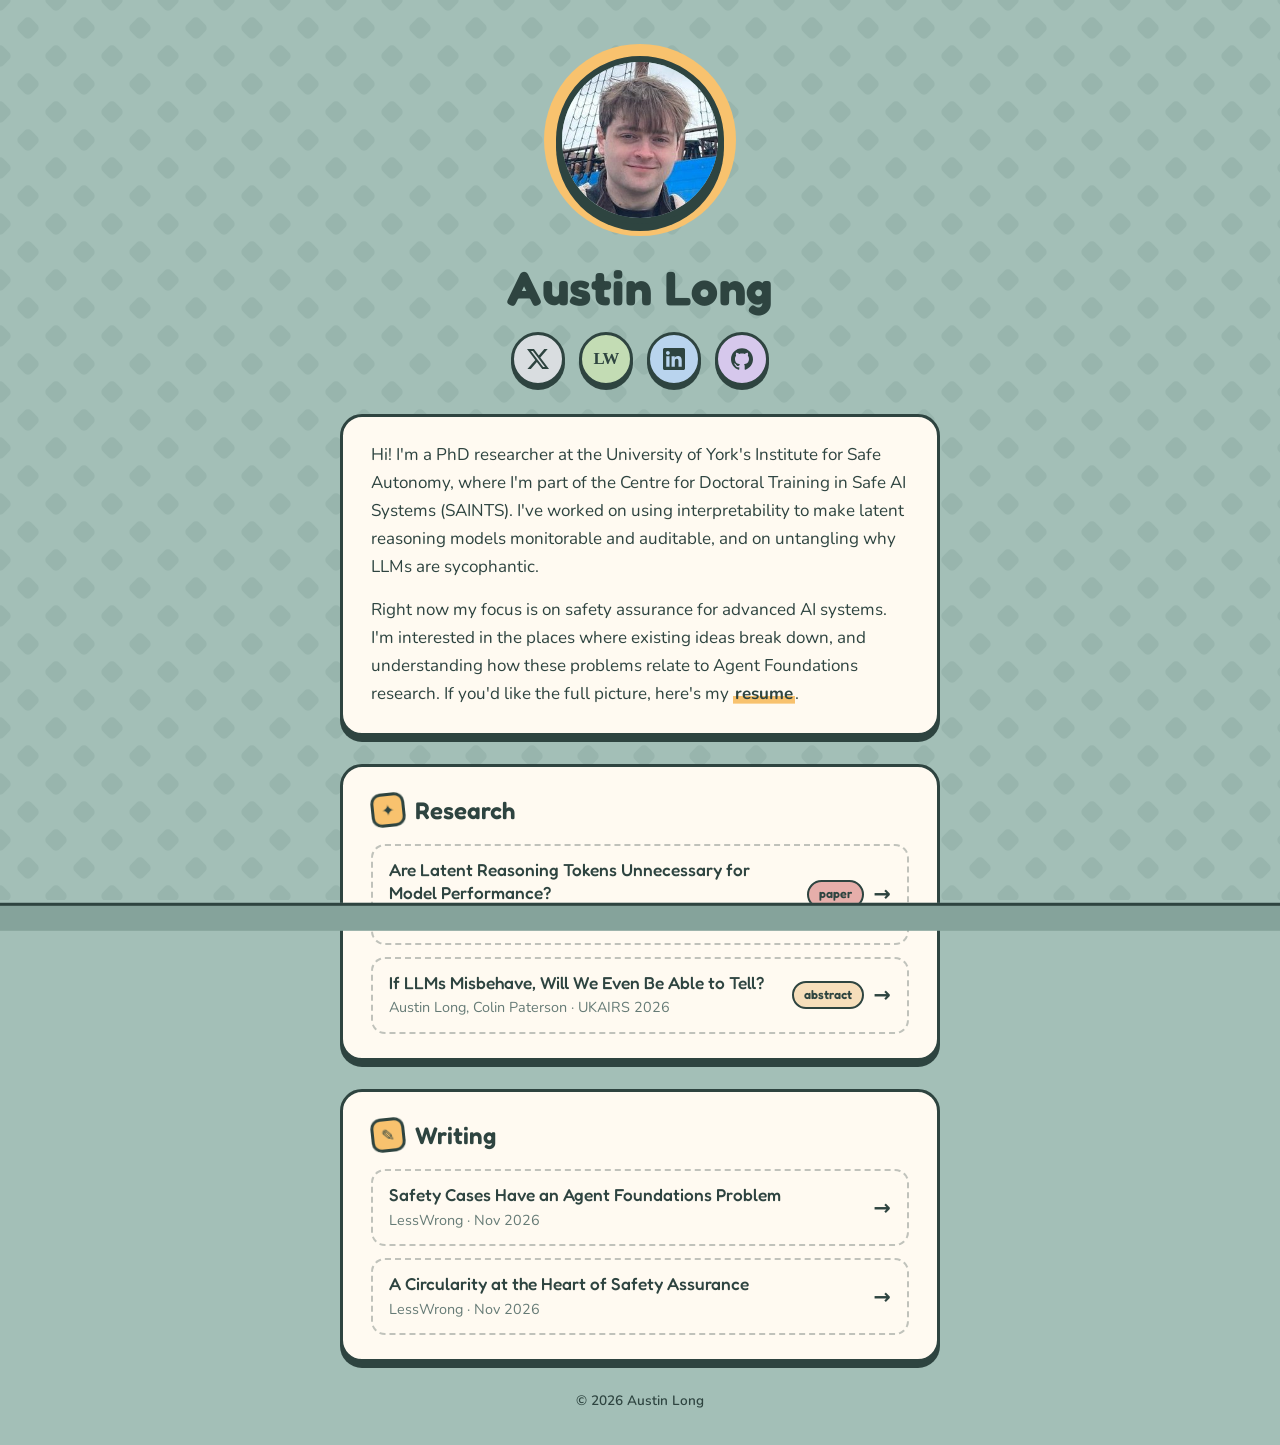
==== index.html @ 7f9377a5 "Add personal website Single-page site with profile picture, social links, bio with resume link, and " ====
<!DOCTYPE html>
<html lang="en">
<head>
  <meta charset="UTF-8">
  <meta name="viewport" content="width=device-width, initial-scale=1.0">
  <title>Austin Long</title>
  <meta name="description" content="Austin Long — PhD researcher in safe AI systems at the University of York.">
  <link rel="icon" href="profile-picture.jpg">
  <link rel="preconnect" href="https://fonts.googleapis.com">
  <link rel="preconnect" href="https://fonts.gstatic.com" crossorigin>
  <link href="https://fonts.googleapis.com/css2?family=Fredoka:wght@500;600;700&family=Nunito:wght@400;600;700&display=swap" rel="stylesheet">
  <link rel="stylesheet" href="style.css">
</head>
<body>
  <main class="page">

    <!-- ===== Header: picture, name, socials ===== -->
    <header class="hero">
      <button class="avatar-btn" type="button" id="avatar-btn" aria-label="Photo of Austin Long">
        <img class="avatar" src="profile-picture.jpg" alt="" width="250" height="250">
      </button>
      <h1 class="name">Austin Long</h1>

      <nav class="socials" aria-label="Social links">
        <a class="social social--x" href="https://x.com/AustinLongDev" target="_blank" rel="noopener" aria-label="X (Twitter)" title="X">
          <svg viewBox="0 0 24 24" aria-hidden="true"><path d="M18.901 1.153h3.68l-8.04 9.19L24 22.846h-7.406l-5.8-7.584-6.638 7.584H.474l8.6-9.83L0 1.154h7.594l5.243 6.932ZM17.61 20.644h2.039L6.486 3.24H4.298Z"/></svg>
        </a>
        <a class="social social--lw" href="https://www.lesswrong.com/users/austin-long" target="_blank" rel="noopener" aria-label="LessWrong" title="LessWrong">
          <span class="lw-mark" aria-hidden="true">LW</span>
        </a>
        <a class="social social--linkedin" href="https://www.linkedin.com/in/austin-long-90166a1b1/" target="_blank" rel="noopener" aria-label="LinkedIn" title="LinkedIn">
          <svg viewBox="0 0 24 24" aria-hidden="true"><path d="M20.447 20.452h-3.554v-5.569c0-1.328-.027-3.037-1.852-3.037-1.853 0-2.136 1.445-2.136 2.939v5.667H9.351V9h3.414v1.561h.046c.477-.9 1.637-1.85 3.37-1.85 3.601 0 4.267 2.37 4.267 5.455v6.286zM5.337 7.433c-1.144 0-2.063-.926-2.063-2.065 0-1.138.92-2.063 2.063-2.063 1.14 0 2.064.925 2.064 2.063 0 1.139-.925 2.065-2.064 2.065zm1.782 13.019H3.555V9h3.564v11.452zM22.225 0H1.771C.792 0 0 .774 0 1.729v20.542C0 23.227.792 24 1.771 24h20.451C23.2 24 24 23.227 24 22.271V1.729C24 .774 23.2 0 22.222 0h.003z"/></svg>
        </a>
        <a class="social social--github" href="https://github.com/Aauustiin" target="_blank" rel="noopener" aria-label="GitHub" title="GitHub">
          <svg viewBox="0 0 24 24" aria-hidden="true"><path d="M12 .297c-6.63 0-12 5.373-12 12 0 5.303 3.438 9.8 8.205 11.385.6.113.82-.258.82-.577 0-.285-.01-1.04-.015-2.04-3.338.724-4.042-1.61-4.042-1.61C4.422 18.07 3.633 17.7 3.633 17.7c-1.087-.744.084-.729.084-.729 1.205.084 1.838 1.236 1.838 1.236 1.07 1.835 2.809 1.305 3.495.998.108-.776.417-1.305.76-1.605-2.665-.3-5.466-1.332-5.466-5.93 0-1.31.465-2.38 1.235-3.22-.135-.303-.54-1.523.105-3.176 0 0 1.005-.322 3.3 1.23.96-.267 1.98-.399 3-.405 1.02.006 2.04.138 3 .405 2.28-1.552 3.285-1.23 3.285-1.23.645 1.653.24 2.873.12 3.176.765.84 1.23 1.91 1.23 3.22 0 4.61-2.805 5.625-5.475 5.92.42.36.81 1.096.81 2.22 0 1.606-.015 2.896-.015 3.286 0 .315.21.69.825.57C20.565 22.092 24 17.592 24 12.297c0-6.627-5.373-12-12-12"/></svg>
        </a>
      </nav>
    </header>

    <!-- ===== Bio ===== -->
    <section class="card card--bio" aria-label="About me">
      <p>
        Hi! I'm a PhD researcher at the University of York's Institute for Safe Autonomy,
        where I'm part of the Centre for Doctoral Training in Safe AI Systems (SAINTS).
        I've worked on using interpretability to make latent reasoning models monitorable and auditable,
        and on untangling why LLMs are sycophantic.
      </p>
      <p>
        Right now my focus is on safety assurance for advanced AI systems. I'm interested in the places
        where existing ideas break down, and understanding how these problems relate to Agent Foundations
        research. If you'd like the full picture, here's my
        <a href="CV.pdf" target="_blank" rel="noopener">resume</a>.
      </p>
    </section>

    <!-- ===== Research ===== -->
    <section class="card card--section card--research">
      <h2 class="section-title"><span class="section-badge" aria-hidden="true">✦</span>Research</h2>
      <ul class="entries">
        <li>
          <a class="entry entry--link" href="Are_Latent_Reasoning_Tokens_Unnecessary_for_Model_Performance.pdf" target="_blank" rel="noopener">
            <div class="entry-main">
              <h3 class="entry-title">Are Latent Reasoning Tokens Unnecessary for Model Performance?</h3>
              <p class="entry-meta">Austin Long, Colin Paterson, Jing Xu · BlackboxNLP 2026</p>
            </div>
            <span class="chip">paper</span>
            <span class="entry-arrow" aria-hidden="true">→</span>
          </a>
        </li>
        <li>
          <a class="entry entry--link" href="If_LLMs_Misbehave__Will_We_Even_Be_Able_To_Tell.pdf" target="_blank" rel="noopener">
            <div class="entry-main">
              <h3 class="entry-title">If LLMs Misbehave, Will We Even Be Able to Tell?</h3>
              <p class="entry-meta">Austin Long, Colin Paterson · UKAIRS 2026</p>
            </div>
            <span class="chip chip--abstract">abstract</span>
            <span class="entry-arrow" aria-hidden="true">→</span>
          </a>
        </li>
      </ul>
    </section>

    <!-- ===== Writing ===== -->
    <section class="card card--section card--writing">
      <h2 class="section-title"><span class="section-badge" aria-hidden="true">✎</span>Writing</h2>
      <ul class="entries">
        <li>
          <a class="entry entry--link" href="https://www.lesswrong.com/posts/jfJR3LSgXP3TxfFB4/safety-cases-have-an-agent-foundations-problem" target="_blank" rel="noopener">
            <div class="entry-main">
              <h3 class="entry-title">Safety Cases Have an Agent Foundations Problem</h3>
              <p class="entry-meta">LessWrong · Nov 2026</p>
            </div>
            <span class="entry-arrow" aria-hidden="true">→</span>
          </a>
        </li>
        <li>
          <a class="entry entry--link" href="https://www.lesswrong.com/posts/HrftJvbRpNaAFeB2Q/a-circularity-at-the-heart-of-safety-assurance" target="_blank" rel="noopener">
            <div class="entry-main">
              <h3 class="entry-title">A Circularity at the Heart of Safety Assurance</h3>
              <p class="entry-meta">LessWrong · Nov 2026</p>
            </div>
            <span class="entry-arrow" aria-hidden="true">→</span>
          </a>
        </li>
      </ul>
    </section>

    <footer class="footer">
      <p>© 2026 Austin Long</p>
    </footer>
  </main>

  <!-- Easter egg: the runner from Cityscape Sprint. Click the profile picture! -->
  <div class="runway" id="runway" aria-hidden="true">
    <div class="runner">
      <svg viewBox="0 0 6 7" shape-rendering="crispEdges">
      <!-- head + cap -->
      <rect x="1" y="0" width="5" height="1" fill="#c97a78"/>
      <rect x="1" y="1" width="2" height="1" fill="#c97a78"/>
      <rect x="1" y="2" width="1" height="2" fill="#c97a78"/>
      <rect x="3" y="1" width="2" height="1" fill="#cdb8b1"/>
      <rect x="2" y="2" width="3" height="2" fill="#cdb8b1"/>
      <!-- legs, frame A (stride) -->
      <g class="runner-frame runner-frame--a">
        <rect x="0" y="5" width="2" height="1" fill="#cdb8b1"/>
        <rect x="0" y="6" width="1" height="1" fill="#cdb8b1"/>
        <rect x="4" y="5" width="1" height="1" fill="#c97a78"/>
        <rect x="4" y="6" width="2" height="1" fill="#c97a78"/>
      </g>
      <!-- legs, frame B (passing) -->
      <g class="runner-frame runner-frame--b">
        <rect x="2" y="5" width="1" height="2" fill="#cdb8b1"/>
        <rect x="3" y="5" width="1" height="1" fill="#c97a78"/>
        <rect x="3" y="6" width="2" height="1" fill="#c97a78"/>
      </g>
      </svg>
    </div>
  </div>

  <script>
    const avatarBtn = document.getElementById("avatar-btn");
    const runway = document.getElementById("runway");
    avatarBtn.addEventListener("click", () => {
      runway.classList.add("is-running");
    });
    runway.addEventListener("animationend", (e) => {
      if (e.animationName === "runway") runway.classList.remove("is-running");
    });
  </script>
</body>
</html>
---- style.css ----
/* =========================================================
   Palette & tokens — tweak these to re-theme the whole site
   ========================================================= */
:root {
  /* Palette borrowed from Cityscape Sprint 🏙️ */
  --ink: #2e4440;          /* outlines & text: deep sage-slate */
  --ink-soft: #667b76;     /* secondary text */
  --bg: #a3bfb7;           /* rooftop sage */
  --bg-diamond: #98b5ad;   /* diamonds in the background pattern */
  --paper: #fffaf1;        /* card fill */

  --sage: #a8c3bb;         /* rooftops */
  --orange: #f8c26e;       /* score counter & coins */
  --rose: #e6aeaa;         /* the little red runner */
  --peach: #f6debb;        /* lit windows */
  --mist: #d6dad0;         /* unlit windows */

  --outline: 3px;
  --radius: 22px;
  --pop: 0 6px 0 var(--ink);   /* chunky "cartoon" drop shadow */

  --font-display: "Fredoka", "Nunito", system-ui, sans-serif;
  --font-body: "Nunito", system-ui, sans-serif;
}

*,
*::before,
*::after { box-sizing: border-box; }

html { -webkit-text-size-adjust: 100%; }

body {
  margin: 0;
  min-height: 100vh;
  color: var(--ink);
  background-color: var(--bg);
  font-family: var(--font-body);
  font-size: 1.0625rem;
  line-height: 1.65;
}

/* ---------- Background: drifting field of rounded diamonds ---------- */
body::before {
  content: "";
  position: fixed;
  inset: 0;
  z-index: -1;
  background-image: url("data:image/svg+xml,%3Csvg xmlns='http://www.w3.org/2000/svg' width='56' height='56' viewBox='0 0 56 56'%3E%3Cg fill='%2398b5ad'%3E%3Crect x='19' y='19' width='18' height='18' rx='5' transform='rotate(45 28 28)'/%3E%3Crect x='-9' y='-9' width='18' height='18' rx='5' transform='rotate(45 0 0)'/%3E%3Crect x='47' y='-9' width='18' height='18' rx='5' transform='rotate(45 56 0)'/%3E%3Crect x='-9' y='47' width='18' height='18' rx='5' transform='rotate(45 0 56)'/%3E%3Crect x='47' y='47' width='18' height='18' rx='5' transform='rotate(45 56 56)'/%3E%3C/g%3E%3C/svg%3E");
  background-size: 56px 56px;
  animation: drift 7s linear infinite;
}

@keyframes drift {
  from { background-position: 0 0; }
  to   { background-position: 56px 56px; }
}

/* ---------- Layout ---------- */
.page {
  max-width: 640px;
  margin: 0 auto;
  padding: 56px 20px 32px;
  display: flex;
  flex-direction: column;
  gap: 28px;
}

/* ---------- Hero ---------- */
.hero {
  display: flex;
  flex-direction: column;
  align-items: center;
  text-align: center;
}

.avatar {
  width: 168px;
  height: 168px;
  border-radius: 50%;
  object-fit: cover;
  border: 6px solid var(--ink);
  box-shadow: 0 7px 0 var(--ink), 0 0 0 12px var(--orange);
  background: var(--orange);
}

/* The button carries the one-off load animation; the image carries the
   hover wiggle. Keeping them on separate elements stops pop-in replaying
   when the cursor leaves. */
.avatar-btn {
  padding: 0;
  border: 0;
  background: none;
  border-radius: 50%;
  cursor: pointer;
  animation: pop-in 0.6s cubic-bezier(.34, 1.56, .64, 1) both;
}

.avatar-btn:focus-visible { outline-offset: 16px; }

.avatar-btn:hover .avatar { animation: wiggle 0.5s ease-in-out; }

.name {
  font-family: var(--font-display);
  font-weight: 700;
  font-size: clamp(2.2rem, 7vw, 3rem);
  letter-spacing: 0.01em;
  line-height: 1.1;
  margin: 34px 0 18px;
}

/* ---------- Social buttons ---------- */
.socials {
  display: flex;
  gap: 14px;
  flex-wrap: wrap;
  justify-content: center;
}

.social {
  display: grid;
  place-items: center;
  width: 54px;
  height: 54px;
  border-radius: 50%;
  border: var(--outline) solid var(--ink);
  background: var(--fill, var(--paper));
  color: var(--ink);
  box-shadow: 0 4px 0 var(--ink);
  text-decoration: none;
  transition: transform 0.12s ease, box-shadow 0.12s ease;
}

.social svg { width: 22px; height: 22px; fill: currentColor; }

.social:hover,
.social:focus-visible {
  transform: translateY(-3px);
  box-shadow: 0 7px 0 var(--ink);
}

.social:active {
  transform: translateY(3px);
  box-shadow: 0 1px 0 var(--ink);
}

/* Soft pastel versions of each platform's own brand colour */
.social--x        { --fill: #d9dde0; }
.social--lw       { --fill: #c3dcb4; }
.social--linkedin { --fill: #b9d4ee; }
.social--github   { --fill: #d6c8ec; }

.lw-mark {
  font-family: Georgia, "Times New Roman", serif;
  font-weight: 700;
  font-size: 1.05rem;
  letter-spacing: -0.04em;
}

/* ---------- Cards ---------- */
.card {
  background: var(--paper);
  border: var(--outline) solid var(--ink);
  border-radius: var(--radius);
  box-shadow: var(--pop);
  padding: 24px 28px;
}

.card--bio p { margin: 0; }
.card--bio p + p { margin-top: 0.9em; }

a { color: inherit; }

.card--bio a {
  font-weight: 700;
  text-decoration: none;
  background: linear-gradient(var(--orange), var(--orange)) 0 88% / 100% 0.45em no-repeat;
  padding: 0 2px;
  transition: background-size 0.15s ease;
}

.card--bio a:hover,
.card--bio a:focus-visible { background-size: 100% 100%; }

/* ---------- Section cards (Research / Writing) ---------- */
.section-title {
  font-family: var(--font-display);
  font-weight: 600;
  font-size: 1.5rem;
  margin: 0 0 14px;
  display: flex;
  align-items: center;
  gap: 10px;
}

.section-badge {
  display: grid;
  place-items: center;
  width: 34px;
  height: 34px;
  border: var(--outline) solid var(--ink);
  border-radius: 10px;
  font-size: 1rem;
  transform: rotate(-6deg);
}

.section-badge { background: var(--orange); }

.entries {
  list-style: none;
  margin: 0;
  padding: 0;
  display: flex;
  flex-direction: column;
  gap: 12px;
}

.entry {
  display: flex;
  align-items: center;
  gap: 14px;
  padding: 12px 16px;
  border: 2px dashed color-mix(in srgb, var(--ink) 30%, transparent);
  border-radius: 14px;
}

.entry-main { flex: 1; min-width: 0; }

.entry-title {
  font-family: var(--font-display);
  font-weight: 500;
  font-size: 1.08rem;
  line-height: 1.35;
  margin: 0;
}

.entry-meta {
  margin: 2px 0 0;
  font-size: 0.9rem;
  color: var(--ink-soft);
}

.entry--link {
  text-decoration: none;
  transition: background-color 0.15s ease, border-color 0.15s ease, transform 0.15s ease;
}

.entry--link:hover,
.entry--link:focus-visible {
  border-style: solid;
  border-color: var(--ink);
  background: color-mix(in srgb, var(--peach) 45%, var(--paper));
  transform: translateX(4px);
}

.chip + .entry-arrow { margin-left: -4px; }

.entry-arrow {
  font-family: var(--font-display);
  font-weight: 700;
  font-size: 1.3rem;
  transition: transform 0.15s ease;
}

.entry--link:hover .entry-arrow { transform: translateX(3px); }

.chip {
  flex-shrink: 0;
  font-family: var(--font-display);
  font-weight: 600;
  font-size: 0.78rem;
  text-transform: lowercase;
  padding: 2px 10px;
  border: 2px solid var(--ink);
  border-radius: 999px;
  background: var(--rose);
}

.chip--abstract { background: var(--peach); }

/* ---------- Footer ---------- */
.footer {
  text-align: center;
  font-size: 0.85rem;
  font-weight: 600;
  color: var(--ink);
}

.footer p { margin: 0; }

/* ---------- Focus ---------- */
:focus-visible {
  outline: 3px solid var(--ink);
  outline-offset: 3px;
}

/* ---------- Animations ---------- */
@keyframes pop-in {
  from { transform: scale(0.6); opacity: 0; }
  to   { transform: scale(1); opacity: 1; }
}

@keyframes wiggle {
  0%, 100% { transform: rotate(0); }
  25% { transform: rotate(-6deg); }
  50% { transform: rotate(5deg); }
  75% { transform: rotate(-3deg); }
}

/* ---------- Easter egg: Cityscape Sprint runner ---------- */
/* A strip of the game's ground slides up, the runner sprints across it
   (with a couple of hops), then the ground slides away again. */
.runway {
  position: fixed;
  left: 0;
  right: 0;
  bottom: 0;
  height: 28px;
  z-index: 10;
  background: #85a39b;
  border-top: var(--outline) solid var(--ink);
  pointer-events: none;
  transform: translateY(110%);
}

.runway.is-running { animation: runway 3.8s ease both; }

.runner {
  position: absolute;
  left: 0;
  bottom: 100%;
  width: 48px;              /* 6 game pixels × 8 */
  height: 56px;             /* 7 game pixels × 8 */
  transform: translateX(-80px);
}

.runner svg { display: block; width: 100%; height: 100%; }

.runway.is-running .runner     { animation: sprint 3s linear 0.35s both; }
.runway.is-running .runner svg { animation: hop 3s ease-in-out 0.35s both; }

.runner-frame--b { visibility: hidden; }
.runway.is-running .runner-frame--a { animation: frame-a 0.24s steps(1) infinite; }
.runway.is-running .runner-frame--b { animation: frame-b 0.24s steps(1) infinite; }

@keyframes runway {
  0%       { transform: translateY(110%); }
  9%, 91%  { transform: translateY(0); }
  100%     { transform: translateY(110%); }
}

@keyframes sprint {
  from { transform: translateX(-80px); }
  to   { transform: translateX(calc(100vw + 20px)); }
}

/* two little hops mid-run */
@keyframes hop {
  0%, 30%, 40%, 62%, 72%, 100% { transform: translateY(0); }
  35% { transform: translateY(-56px); }
  67% { transform: translateY(-40px); }
}

@keyframes frame-a { 0% { visibility: visible; } 50% { visibility: hidden; } }
@keyframes frame-b { 0% { visibility: hidden; }  50% { visibility: visible; } }

@media (prefers-reduced-motion: reduce) {
  *, *::before, *::after {
    animation: none !important;
    transition: none !important;
  }
}

/* ---------- Small screens ---------- */
@media (max-width: 480px) {
  .page { padding-top: 40px; gap: 24px; }
  .card { padding: 20px; }
  .entry { flex-wrap: wrap; }
}
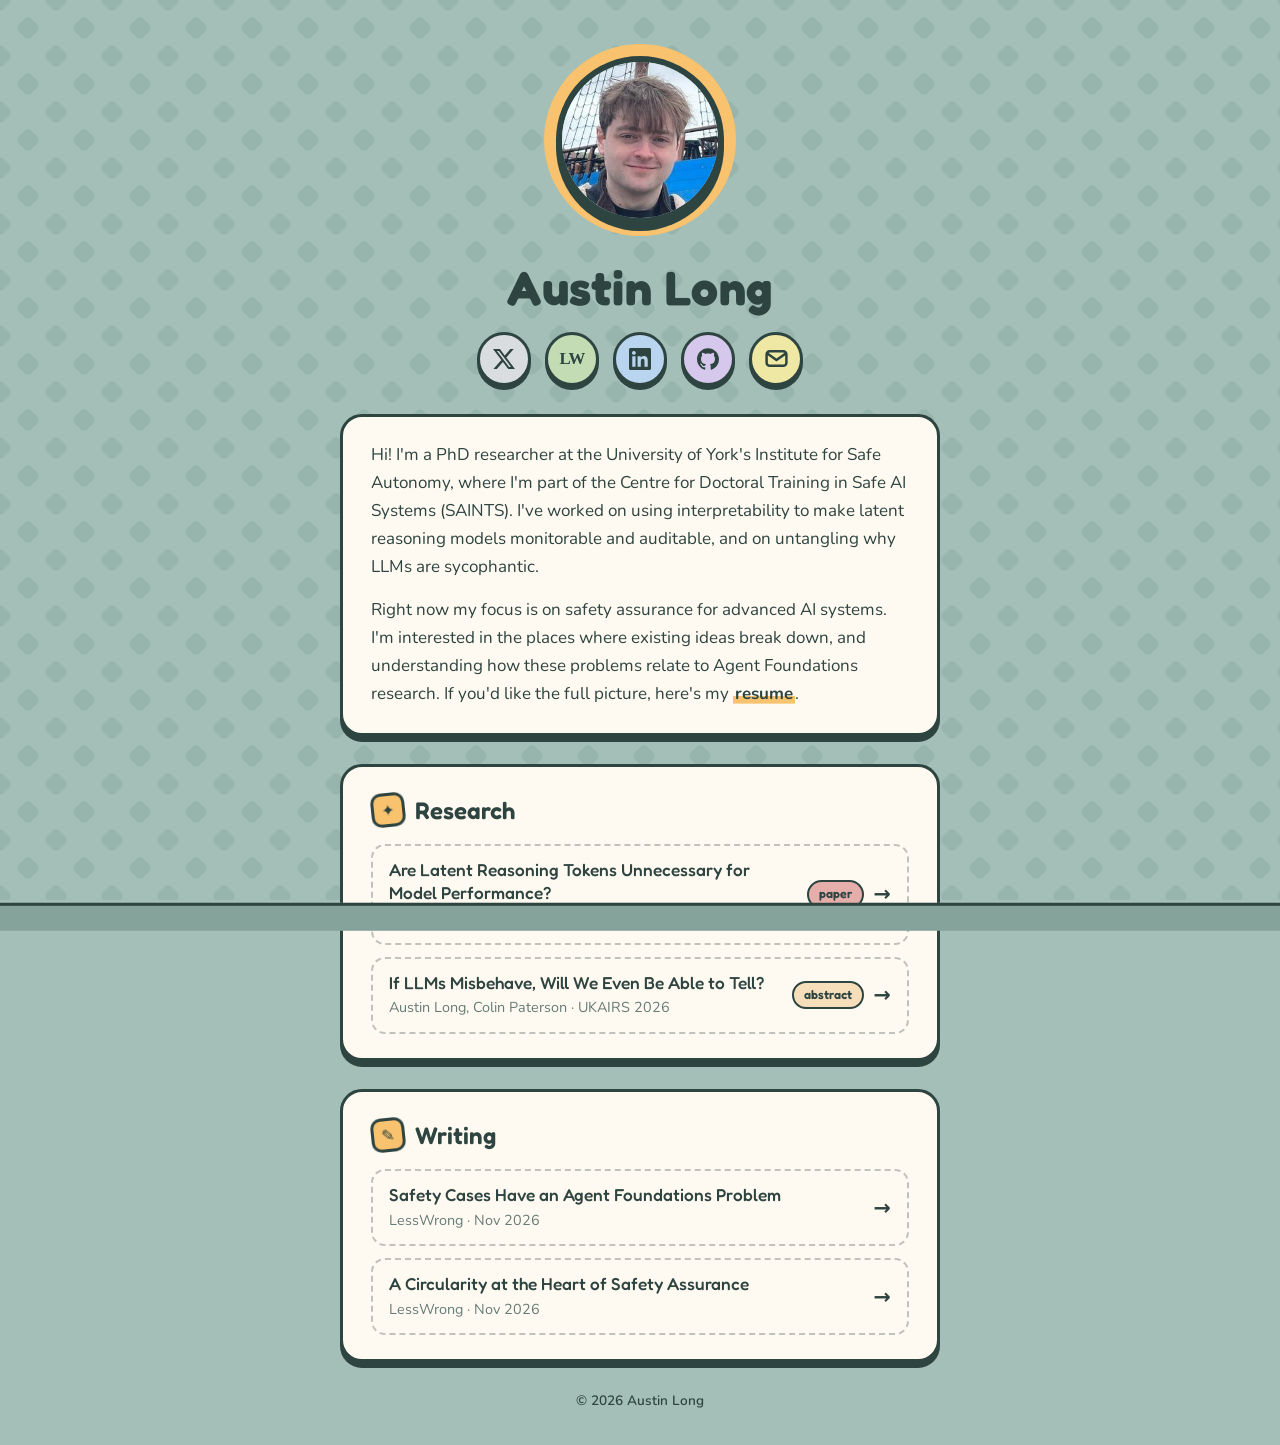
==== commit e9bfb4eb: "Add email button to social links Co-Authored-By: Claude Opus 5.5 <noreply@anthropic.com>" ====
--- a/index.html
+++ b/index.html
@@ -33,6 +33,9 @@
         </a>
         <a class="social social--github" href="https://github.com/Aauustiin" target="_blank" rel="noopener" aria-label="GitHub" title="GitHub">
           <svg viewBox="0 0 24 24" aria-hidden="true"><path d="M12 .297c-6.63 0-12 5.373-12 12 0 5.303 3.438 9.8 8.205 11.385.6.113.82-.258.82-.577 0-.285-.01-1.04-.015-2.04-3.338.724-4.042-1.61-4.042-1.61C4.422 18.07 3.633 17.7 3.633 17.7c-1.087-.744.084-.729.084-.729 1.205.084 1.838 1.236 1.838 1.236 1.07 1.835 2.809 1.305 3.495.998.108-.776.417-1.305.76-1.605-2.665-.3-5.466-1.332-5.466-5.93 0-1.31.465-2.38 1.235-3.22-.135-.303-.54-1.523.105-3.176 0 0 1.005-.322 3.3 1.23.96-.267 1.98-.399 3-.405 1.02.006 2.04.138 3 .405 2.28-1.552 3.285-1.23 3.285-1.23.645 1.653.24 2.873.12 3.176.765.84 1.23 1.91 1.23 3.22 0 4.61-2.805 5.625-5.475 5.92.42.36.81 1.096.81 2.22 0 1.606-.015 2.896-.015 3.286 0 .315.21.69.825.57C20.565 22.092 24 17.592 24 12.297c0-6.627-5.373-12-12-12"/></svg>
+        </a>
+        <a class="social social--email" href="mailto:austin.long@york.ac.uk" aria-label="Email" title="Email">
+          <svg viewBox="0 0 24 24" aria-hidden="true"><rect x="2.5" y="5" width="19" height="14" rx="3"/><path d="M3.5 7.5 12 13.5l8.5-6"/></svg>
         </a>
       </nav>
     </header>
--- a/style.css
+++ b/style.css
@@ -148,6 +148,17 @@
 .social--lw       { --fill: #c3dcb4; }
 .social--linkedin { --fill: #b9d4ee; }
 .social--github   { --fill: #d6c8ec; }
+.social--email    { --fill: #efe7a4; }   /* pastel lemon: the hue gap the others leave */
+
+.social--email svg {
+  width: 25px;
+  height: 25px;
+  fill: none;
+  stroke: currentColor;
+  stroke-width: 2.4;
+  stroke-linecap: round;
+  stroke-linejoin: round;
+}
 
 .lw-mark {
   font-family: Georgia, "Times New Roman", serif;
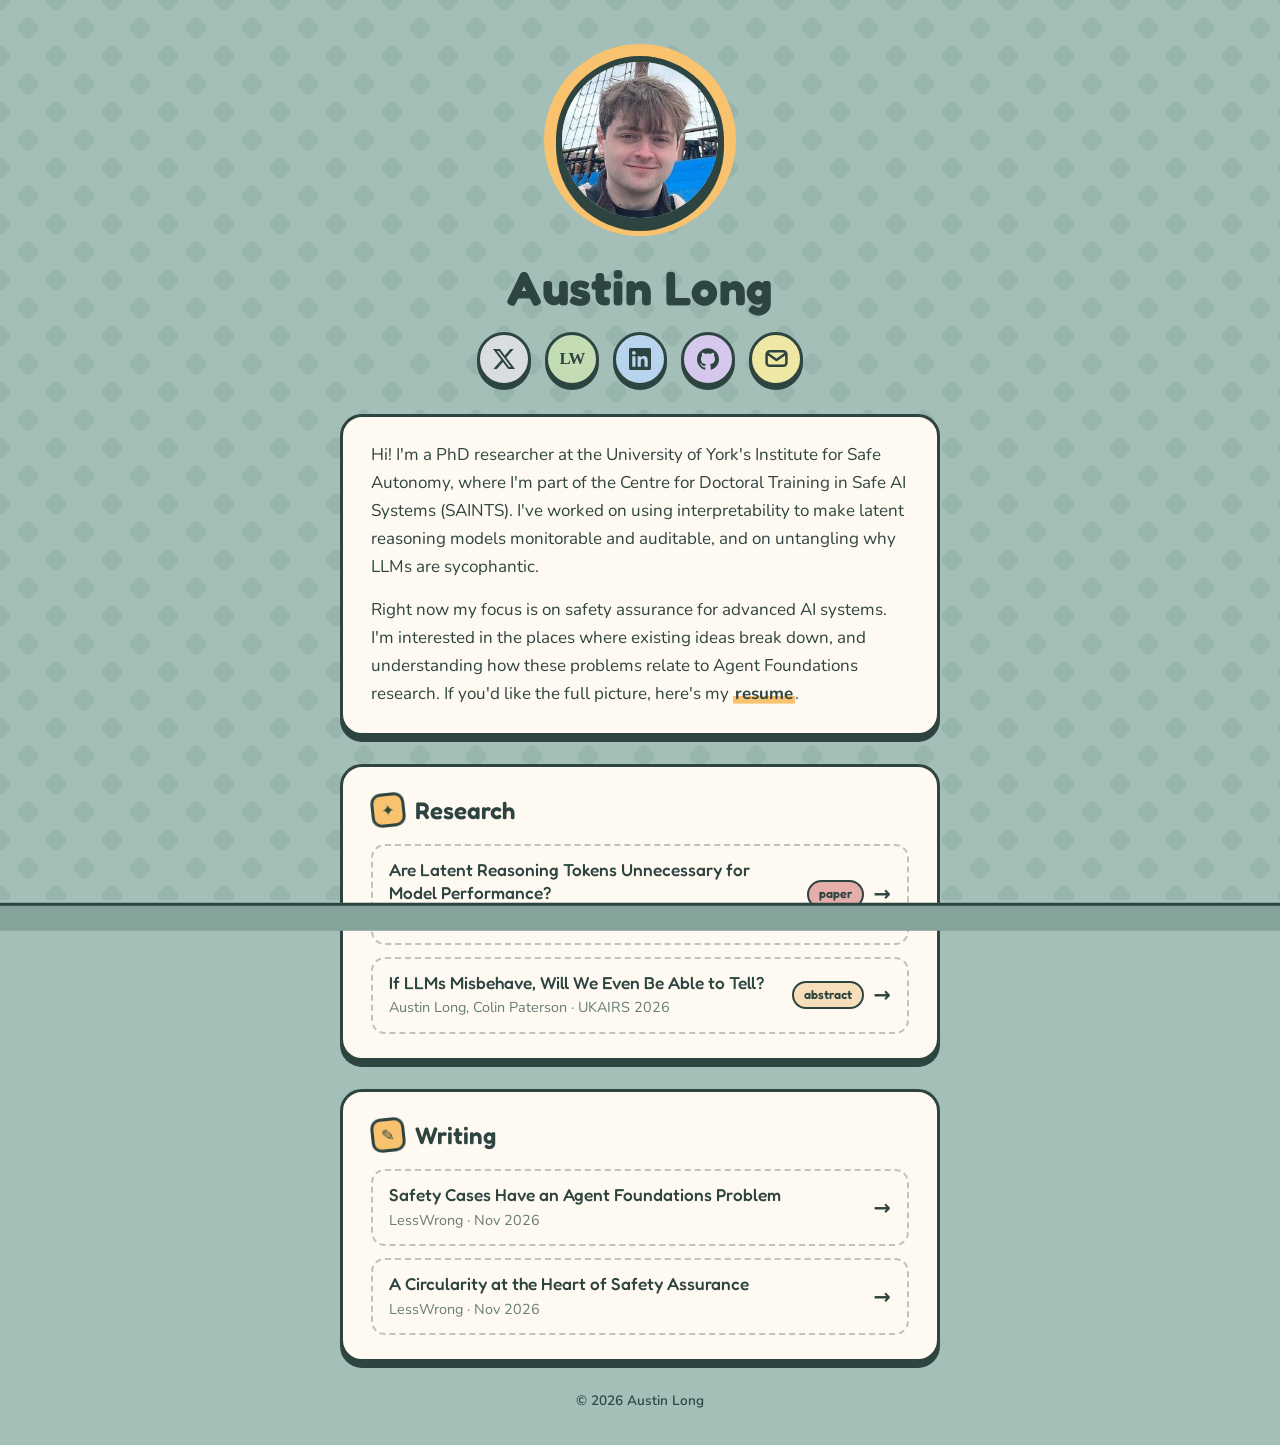
==== commit 9c475223: "Version stylesheet link to avoid stale cached CSS Browsers could pair the new HTML with a cached old" ====
--- a/index.html
+++ b/index.html
@@ -9,7 +9,7 @@
   <link rel="preconnect" href="https://fonts.googleapis.com">
   <link rel="preconnect" href="https://fonts.gstatic.com" crossorigin>
   <link href="https://fonts.googleapis.com/css2?family=Fredoka:wght@500;600;700&family=Nunito:wght@400;600;700&display=swap" rel="stylesheet">
-  <link rel="stylesheet" href="style.css">
+  <link rel="stylesheet" href="style.css?v=2">
 </head>
 <body>
   <main class="page">
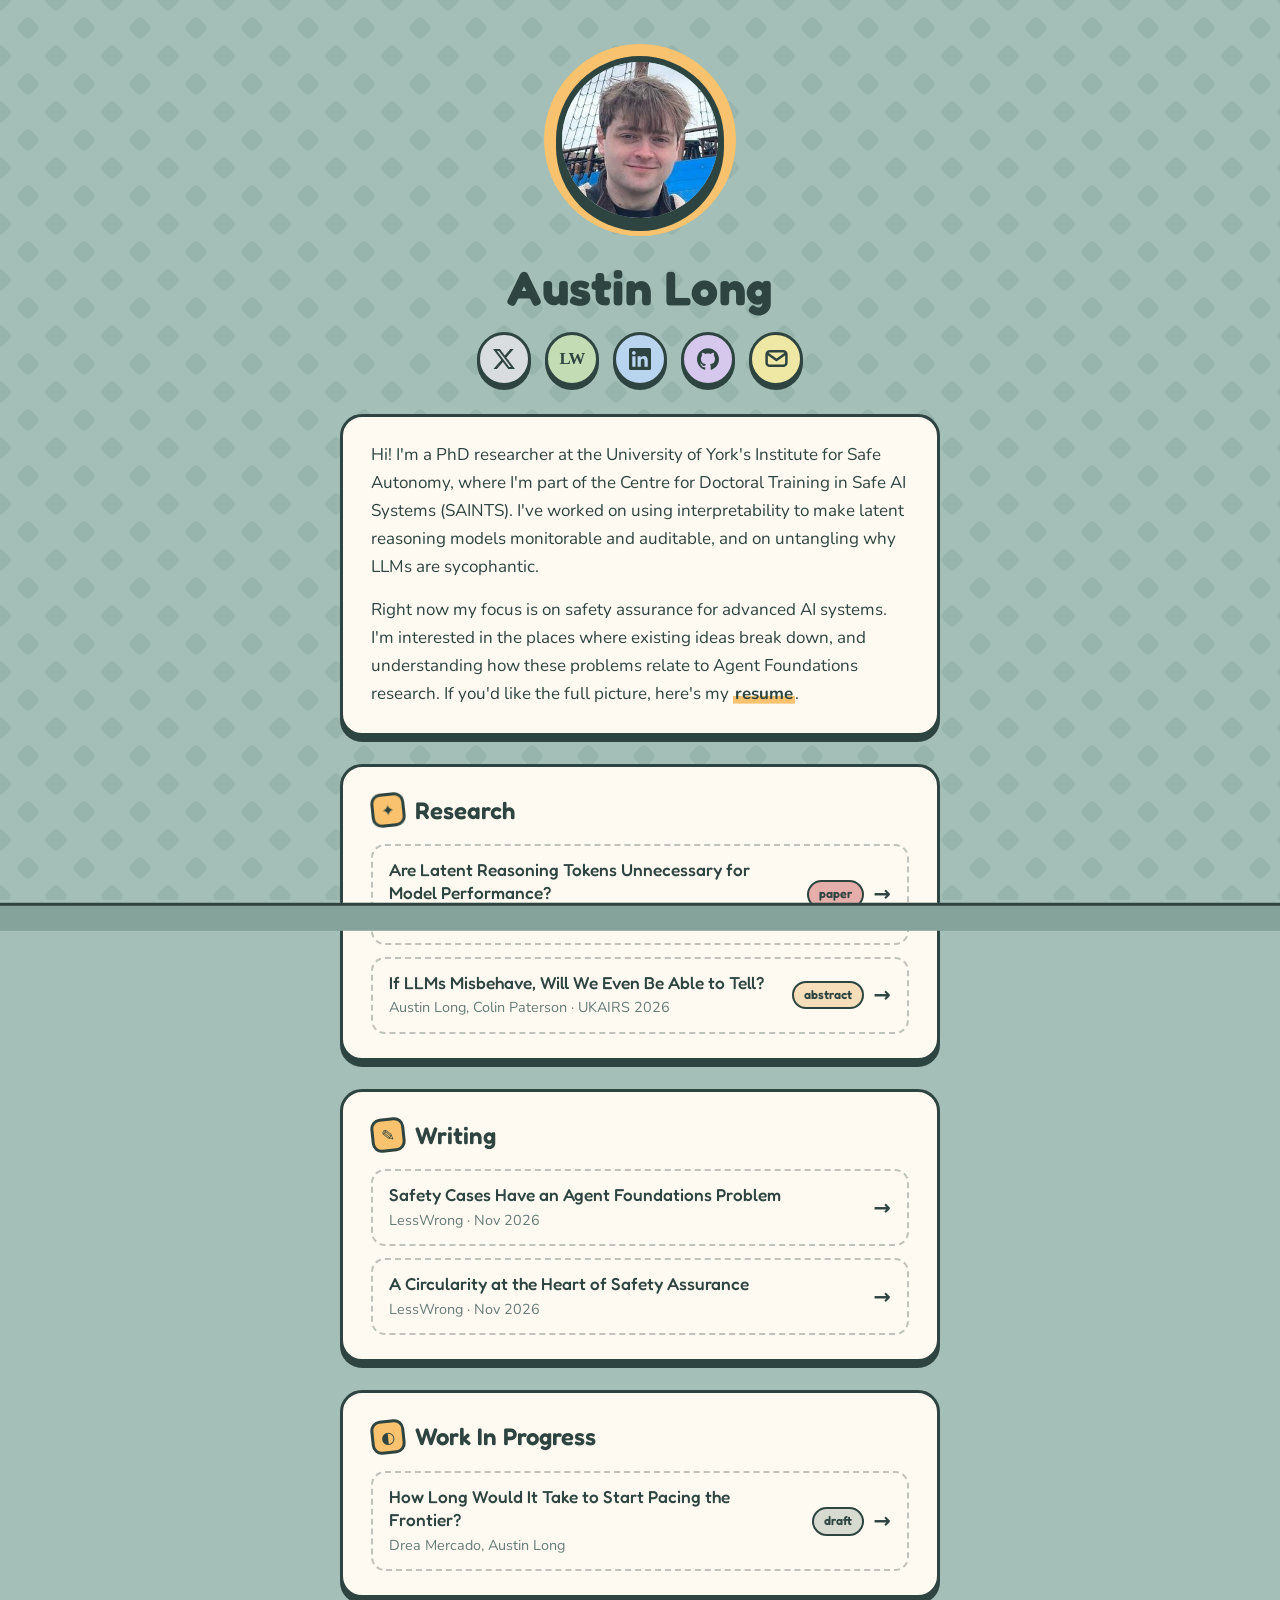
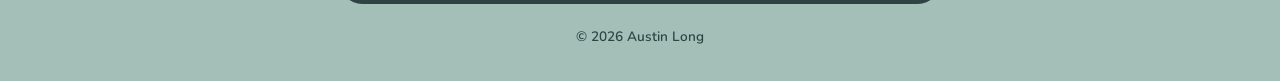
==== commit e444318a: "Add Work In Progress section with pacing-the-frontier draft Render the draft markdown as an article " ====
--- a/index.html
+++ b/index.html
@@ -9,7 +9,7 @@
   <link rel="preconnect" href="https://fonts.googleapis.com">
   <link rel="preconnect" href="https://fonts.gstatic.com" crossorigin>
   <link href="https://fonts.googleapis.com/css2?family=Fredoka:wght@500;600;700&family=Nunito:wght@400;600;700&display=swap" rel="stylesheet">
-  <link rel="stylesheet" href="style.css?v=2">
+  <link rel="stylesheet" href="style.css?v=4">
 </head>
 <body>
   <main class="page">
@@ -108,6 +108,23 @@
       </ul>
     </section>
 
+    <!-- ===== Work In Progress ===== -->
+    <section class="card card--section card--wip">
+      <h2 class="section-title"><span class="section-badge" aria-hidden="true">◐</span>Work In Progress</h2>
+      <ul class="entries">
+        <li>
+          <a class="entry entry--link" href="pacing-the-frontier.html">
+            <div class="entry-main">
+              <h3 class="entry-title">How Long Would It Take to Start Pacing the Frontier?</h3>
+              <p class="entry-meta">Drea Mercado, Austin Long</p>
+            </div>
+            <span class="chip chip--draft">draft</span>
+            <span class="entry-arrow" aria-hidden="true">→</span>
+          </a>
+        </li>
+      </ul>
+    </section>
+
     <footer class="footer">
       <p>© 2026 Austin Long</p>
     </footer>
--- a/style.css
+++ b/style.css
@@ -192,7 +192,7 @@
 .card--bio a:hover,
 .card--bio a:focus-visible { background-size: 100% 100%; }
 
-/* ---------- Section cards (Research / Writing) ---------- */
+/* ---------- Section cards (Research / Writing / Work In Progress) ---------- */
 .section-title {
   font-family: var(--font-display);
   font-weight: 600;
@@ -287,6 +287,133 @@
 }
 
 .chip--abstract { background: var(--peach); }
+.chip--draft    { background: var(--mist); }
+
+/* ---------- Article pages (rendered from markdown) ---------- */
+.page--article { max-width: 760px; }
+
+.back-link {
+  align-self: flex-start;
+  font-family: var(--font-display);
+  font-weight: 600;
+  text-decoration: none;
+  padding: 6px 16px;
+  border: var(--outline) solid var(--ink);
+  border-radius: 999px;
+  background: var(--paper);
+  box-shadow: 0 4px 0 var(--ink);
+  transition: transform 0.12s ease, box-shadow 0.12s ease;
+}
+
+.back-link:hover,
+.back-link:focus-visible {
+  transform: translateY(-3px);
+  box-shadow: 0 7px 0 var(--ink);
+}
+
+.back-link:active {
+  transform: translateY(3px);
+  box-shadow: 0 1px 0 var(--ink);
+}
+
+.article-title {
+  font-family: var(--font-display);
+  font-weight: 700;
+  font-size: clamp(1.7rem, 5vw, 2.3rem);
+  line-height: 1.2;
+  margin: 0 0 6px;
+}
+
+.article-header .entry-meta { font-size: 1rem; }
+
+.article-status {
+  display: flex;
+  align-items: center;
+  gap: 10px;
+  margin: 12px 0 0;
+  font-size: 0.92rem;
+  color: var(--ink-soft);
+}
+
+.article { padding: 28px 36px; overflow-wrap: break-word; }
+
+.article > :first-child { margin-top: 0; }
+.article > :last-child  { margin-bottom: 0; }
+
+.article h2,
+.article h3,
+.article h4 {
+  font-family: var(--font-display);
+  line-height: 1.3;
+}
+
+.article h2 {
+  font-weight: 600;
+  font-size: 1.5rem;
+  margin: 2em 0 0.6em;
+  padding-bottom: 6px;
+  border-bottom: 2px dashed color-mix(in srgb, var(--ink) 30%, transparent);
+}
+
+.article h3 {
+  font-weight: 600;
+  font-size: 1.2rem;
+  margin: 1.6em 0 0.5em;
+}
+
+.article p,
+.article ul,
+.article ol { margin: 0 0 1em; }
+
+.article ul,
+.article ol { padding-left: 1.4em; }
+
+.article li + li { margin-top: 0.35em; }
+.article li > p { margin: 0; }
+.article li > ul,
+.article li > ol { margin: 0.35em 0 0; }
+
+.article ul > li::marker { color: var(--ink-soft); }
+.article ol > li::marker { font-family: var(--font-display); font-weight: 600; }
+
+.article a {
+  font-weight: 700;
+  text-decoration: none;
+  background: linear-gradient(var(--orange), var(--orange)) 0 88% / 100% 0.45em no-repeat;
+  padding: 0 2px;
+  transition: background-size 0.15s ease;
+}
+
+.article a:hover,
+.article a:focus-visible { background-size: 100% 100%; }
+
+.article table {
+  width: 100%;
+  margin: 0 0 1em;
+  border-collapse: separate;
+  border-spacing: 0;
+  border: 2px solid var(--ink);
+  border-radius: 12px;
+  overflow: hidden;
+  font-size: 0.95rem;
+}
+
+.article th,
+.article td {
+  padding: 8px 12px;
+  text-align: left;
+  vertical-align: top;
+  border-bottom: 2px dashed color-mix(in srgb, var(--ink) 30%, transparent);
+}
+
+.article tr:last-child td { border-bottom: 0; }
+
+.article th {
+  font-family: var(--font-display);
+  font-weight: 600;
+  background: var(--peach);
+  border-bottom: 2px solid var(--ink);
+}
 
 /* ---------- Footer ---------- */
 .footer {
